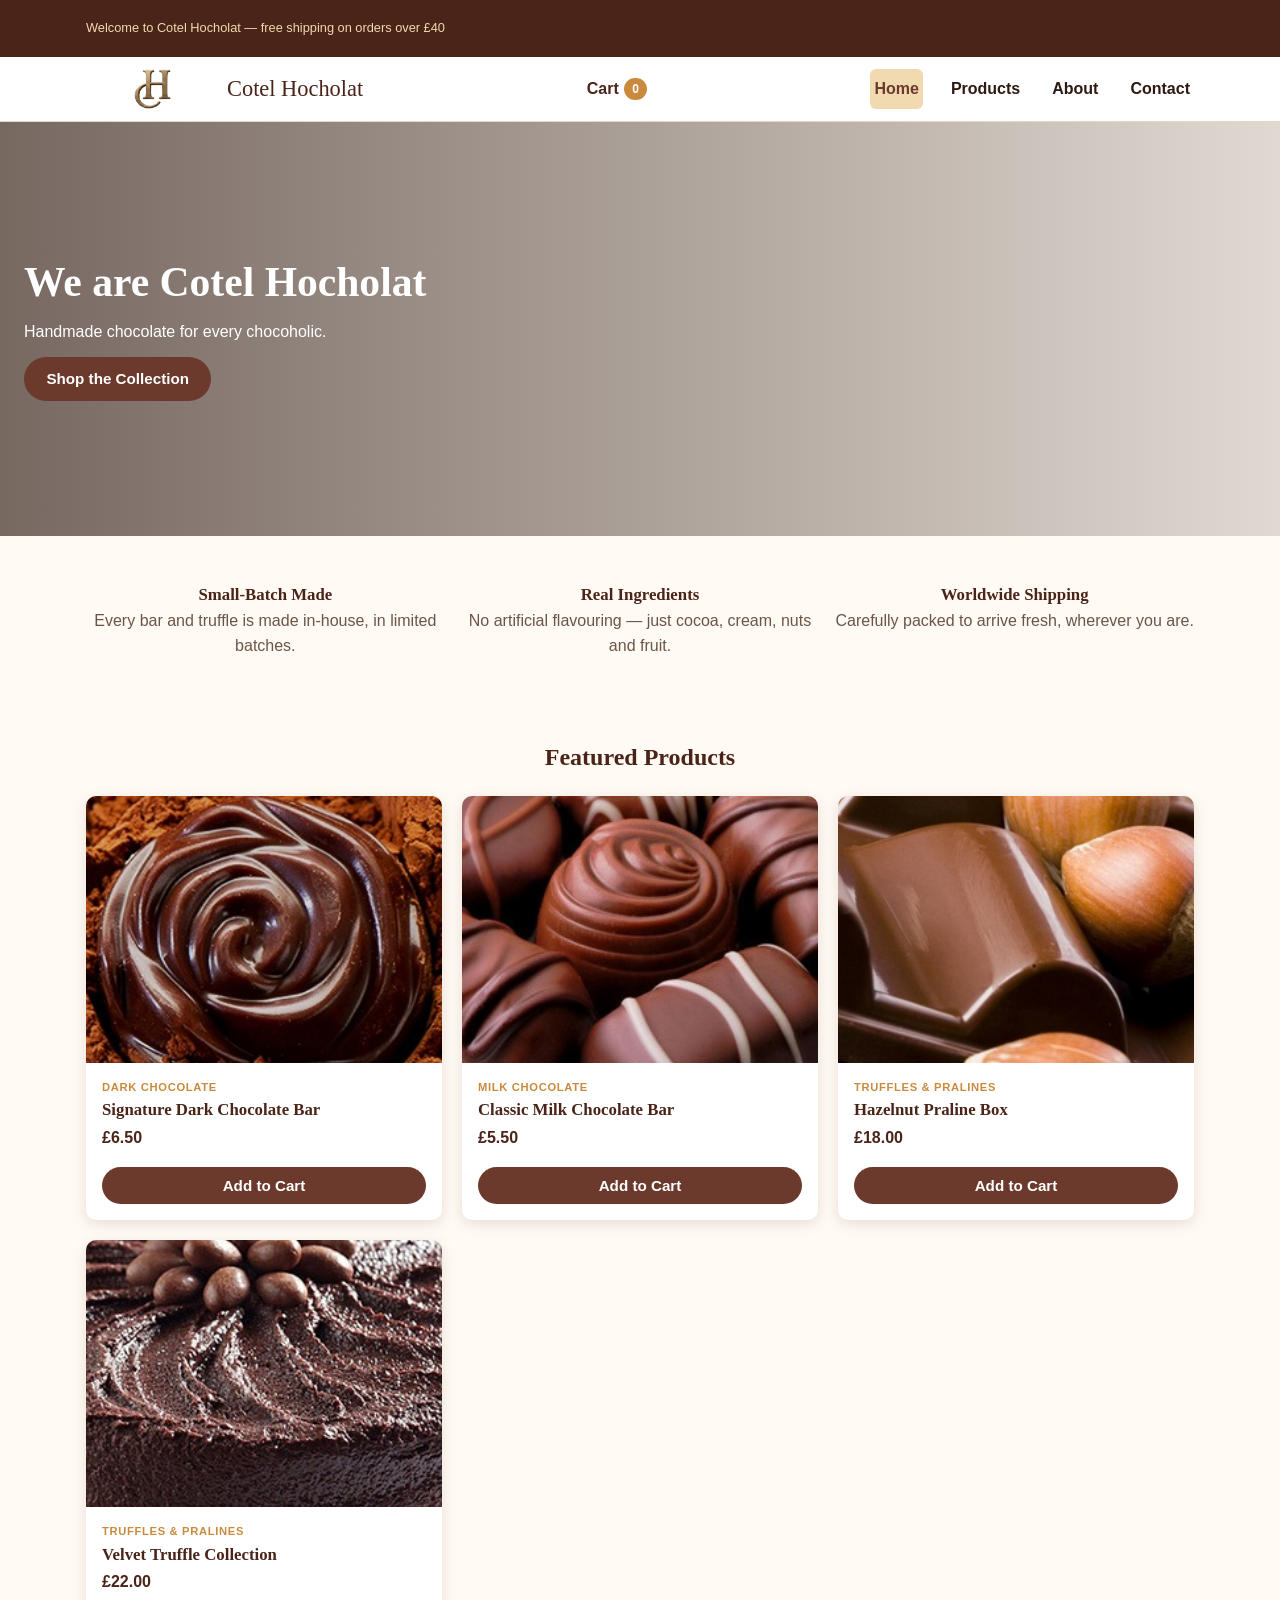
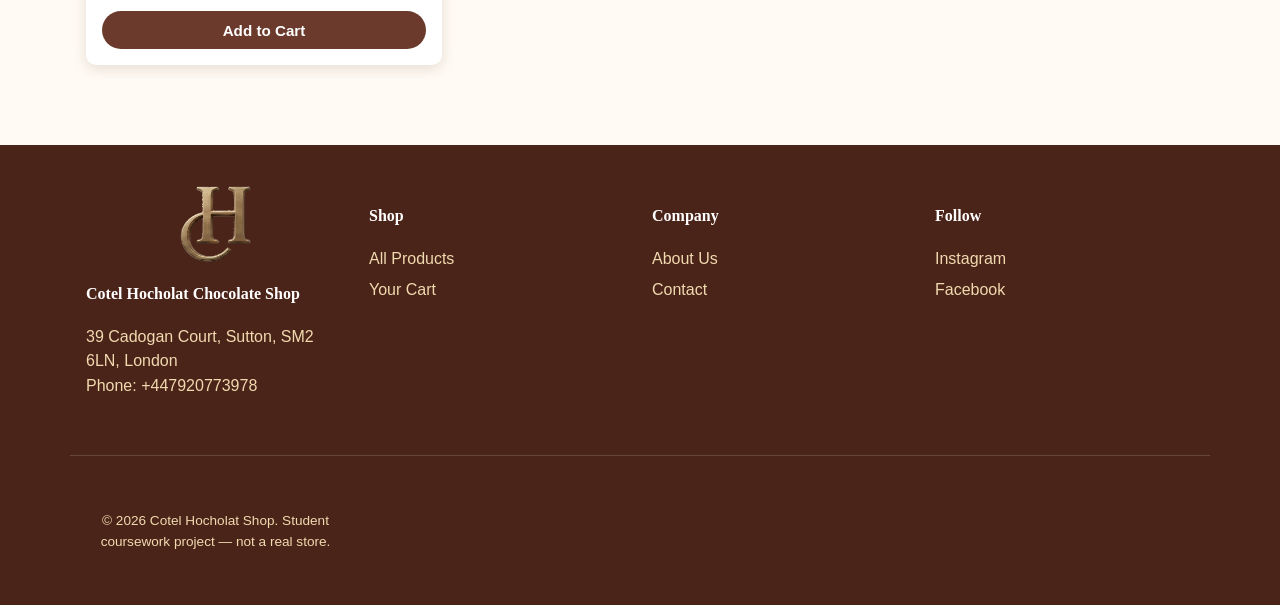
==== pages/index.html @ caf19f73 "Add files via upload" ====
<!DOCTYPE html>
<html lang="en">
<head>
<meta charset="UTF-8">
<meta name="viewport" content="width=device-width, initial-scale=1">
<title>Cotel Hocholat | Handmade Chocolate Shop</title>
<meta name="description" content="Cotel Hocholat is a small-batch chocolate shop — dark and milk chocolate bars, pralines, truffles, gift boxes and cakes made with real ingredients.">
<link rel="stylesheet" href="../css/style.css">
<link rel="stylesheet" href="../css/mobile.css" />
</head>
<body>
<a class="skip-link" href="#main-content">Skip to content</a>

<header class="site-header">
  <div class="top-strip">
    <div class="container">
      <p>Welcome to Cotel Hocholat — free shipping on orders over £40</p>
    </div>
  </div>
  <div class="container nav-bar">
    <a class="brand" href="index.html">
      <img src="../media/images/logo.png" alt="Cotel Hocholat logo">
      Cotel Hocholat
    </a>
    <button type="button" class="nav-toggle" aria-expanded="false" aria-controls="primary-nav">
      <span class="visually-hidden">Toggle navigation</span>
      <span></span><span></span><span></span>
    </button>
    <nav class="primary-nav" id="primary-nav" aria-label="Primary">
      <ul>
        <li><a href="index.html" aria-current="page">Home</a></li>
        <li><a href="products.html">Products</a></li>
        <li><a href="about.html">About</a></li>
        <li><a href="contact.html">Contact</a></li>
      </ul>
    </nav>
    <a class="nav-cart" href="cart.html">
      Cart <span class="cart-badge" id="cart-count">0</span>
    </a>
  </div>
</header>

<main id="main-content">
  <section class="hero" aria-label="Featured promotion">
    <img src="../media/images/slide-01.jpg" alt="" >
    <img src="../media/images/slide-02.jpg" alt="">
    <img src="../media/images/slide-03.jpg" alt="">
    <img src="../media/images/slide-04.jpg" alt="">
    <div class="hero__caption">
      <h1>We are Cotel Hocholat</h1>
      <p>Handmade chocolate for every chocoholic.</p>
      <a class="btn btn--primary" href="products.html">Shop the Collection</a>
    </div>
  </section>

  <div class="container">
    <div class="value-props">
      <div class="value-props__item">
        <h3>Small-Batch Made</h3>
        <p>Every bar and truffle is made in-house, in limited batches.</p>
      </div>
      <div class="value-props__item">
        <h3>Real Ingredients</h3>
        <p>No artificial flavouring — just cocoa, cream, nuts and fruit.</p>
      </div>
      <div class="value-props__item">
        <h3>Worldwide Shipping</h3>
        <p>Carefully packed to arrive fresh, wherever you are.</p>
      </div>
    </div>
  </div>

  <section class="section container">
    <h2 class="section__title">Featured Products</h2>
    <div class="product-grid" id="featured-products"></div>
  </section>
</main>

<footer class="site-footer">
  <div class="container">
    <div>
      <img src="../media/images/footer-logo.png" alt="Cotel Hocholat logo">
      <h4>Cotel Hocholat Chocolate Shop</h4>
      <p>39 Cadogan Court, Sutton, SM2 6LN, London<br>Phone: +447920773978</p>
    </div>
    <div>
      <h4>Shop</h4>
      <ul>
        <li><a href="products.html">All Products</a></li>
        <li><a href="cart.html">Your Cart</a></li>
      </ul>
    </div>
    <div>
      <h4>Company</h4>
      <ul>
        <li><a href="about.html">About Us</a></li>
        <li><a href="contact.html">Contact</a></li>
      </ul>
    </div>
    <div>
      <h4>Follow</h4>
      <ul>
        <li><a href="#">Instagram</a></li>
        <li><a href="#">Facebook</a></li>
      </ul>
    </div>
  </div>
  <div class="container site-footer__bottom">
    <p>&copy; 2026 Cotel Hocholat Shop. Student coursework project — not a real store.</p>
  </div>
</footer>

<script src="../js/products-data.js"></script>
<script src="../js/script.js"></script>
</body>
</html>
---- css/style.css ----
/* =========================================================
   Cotel Hocholat — original stylesheet, written from scratch.
   Mobile-first. No CSS framework (no Bootstrap/Foundation).
   ========================================================= */

:root {
  --color-bg: #fffaf3;
  --color-surface: #ffffff;
  --color-text: #2e1a12;
  --color-text-muted: #6b5548;
  --color-primary: #6b3a2c;
  --color-primary-dark: #4a2418;
  --color-accent: #c98a3e;
  --color-accent-light: #f1d9b0;
  --color-border: #e6d5c3;
  --color-error: #b3261e;
  --color-success: #2e7d32;
  --font-heading: Georgia, "Times New Roman", serif;
  --font-body: "Segoe UI", Tahoma, Verdana, sans-serif;
  --radius: 10px;
  --shadow-card: 0 4px 14px rgba(46, 26, 18, 0.12);
  --shadow-card-hover: 0 10px 24px rgba(46, 26, 18, 0.2);
}

/* ---------- reset-ish base ---------- */

*,
*::before,
*::after {
  box-sizing: border-box;
}

body {
  margin: 0;
  font-family: var(--font-body);
  color: var(--color-text);
  background: var(--color-bg);
  line-height: 1.55;
}

h1, h2, h3, h4 {
  font-family: var(--font-heading);
  color: var(--color-primary-dark);
  line-height: 1.2;
}

img {
  max-width: 100%;
  display: block;
}

/* The hidden attribute must always win, even over components that set their
   own `display` (e.g. .form uses display:grid, which would otherwise cancel
   the UA [hidden] rule since author styles override the UA stylesheet). */
[hidden] {
  display: none !important;
}

a {
  color: var(--color-primary);
}

.container {
  width: 100%;
  max-width: 1140px;
  margin: 0 auto;
  padding: 0 1rem;
}

.visually-hidden {
  position: absolute;
  width: 1px;
  height: 1px;
  overflow: hidden;
  clip: rect(0 0 0 0);
  white-space: nowrap;
}

/* ---------- focus visibility (accessibility) ---------- */

a:focus-visible,
button:focus-visible,
input:focus-visible,
textarea:focus-visible {
  outline: 3px solid var(--color-accent);
  outline-offset: 2px;
}

/* ---------- skip link ---------- */

.skip-link {
  position: absolute;
  left: 0;
  top: -3rem;
  background: var(--color-primary-dark);
  color: #fff;
  padding: 0.6rem 1rem;
  z-index: 1000;
  transition: top 0.15s ease;
}

.skip-link:focus {
  top: 0;
}

/* ---------- top strip ---------- */

.top-strip {
  background: var(--color-primary-dark);
  color: var(--color-accent-light);
  font-size: 0.8rem;
}

.top-strip .container {
  display: flex;
  justify-content: space-between;
  align-items: center;
  padding-block: 0.35rem;
}

/* ---------- header / nav ---------- */

.site-header {
  background: var(--color-surface);
  border-bottom: 1px solid var(--color-border);
  position: sticky;
  top: 0;
  z-index: 100;
}

.nav-bar {
  display: flex;
  flex-wrap: wrap;
  align-items: center;
  justify-content: space-between;
  padding-block: 0.75rem;
}

.brand {
  display: flex;
  align-items: center;
  gap: 0.5rem;
  text-decoration: none;
  font-family: var(--font-heading);
  font-size: 1.4rem;
  color: var(--color-primary-dark);
}

.brand img {
  height: 40px;
  width: auto;
}

.nav-toggle {
  display: inline-flex;
  flex-direction: column;
  justify-content: center;
  gap: 4px;
  width: 40px;
  height: 36px;
  background: transparent;
  border: 1px solid var(--color-border);
  border-radius: 6px;
  cursor: pointer;
}

.nav-toggle span {
  display: block;
  height: 2px;
  margin: 0 7px;
  background: var(--color-primary-dark);
}

.primary-nav {
  display: none;
  width: 100%;
  order: 3;
}

.primary-nav.is-open {
  display: block;
}

.primary-nav ul {
  list-style: none;
  margin: 0;
  padding: 0.5rem 0 1rem;
  display: flex;
  flex-direction: column;
  gap: 0.25rem;
}

.primary-nav a {
  display: block;
  padding: 0.5rem 0.25rem;
  text-decoration: none;
  color: var(--color-text);
  font-weight: 600;
  border-radius: 6px;
}

.primary-nav a:hover,
.primary-nav a[aria-current="page"] {
  color: var(--color-primary);
  background: var(--color-accent-light);
}

.nav-cart {
  display: flex;
  align-items: center;
  gap: 0.35rem;
  text-decoration: none;
  font-weight: 700;
  color: var(--color-primary-dark);
}

.cart-badge {
  background: var(--color-accent);
  color: #fff;
  border-radius: 999px;
  min-width: 1.4rem;
  height: 1.4rem;
  display: inline-flex;
  align-items: center;
  justify-content: center;
  font-size: 0.75rem;
  padding: 0 0.35rem;
}

/* ---------- buttons ---------- */

.btn {
  display: inline-block;
  border: none;
  border-radius: 999px;
  padding: 0.65rem 1.4rem;
  font-size: 0.95rem;
  font-weight: 700;
  cursor: pointer;
  text-decoration: none;
  transition: background-color 0.15s ease, transform 0.1s ease, box-shadow 0.15s ease;
}

.btn--primary {
  background: var(--color-primary);
  color: #fff;
}

.btn--primary:hover {
  background: var(--color-primary-dark);
  box-shadow: var(--shadow-card);
}

.btn--primary:active {
  transform: scale(0.97);
}

.btn--primary:disabled {
  opacity: 0.6;
  cursor: default;
}

/* ---------- hero ---------- */

.hero {
  position: relative;
  height: 46vh;
  min-height: 280px;
  overflow: hidden;
  color: #fff;
}

.hero img {
  position: absolute;
  inset: 0;
  width: 100%;
  height: 100%;
  object-fit: cover;
  opacity: 0;
  animation: hero-fade 20s infinite;
}

.hero img:nth-child(1) { animation-delay: 0s; }
.hero img:nth-child(2) { animation-delay: 5s; }
.hero img:nth-child(3) { animation-delay: 10s; }
.hero img:nth-child(4) { animation-delay: 15s; }

@keyframes hero-fade {
  0%   { opacity: 0; }
  5%   { opacity: 1; }
  22%  { opacity: 1; }
  27%  { opacity: 0; }
  100% { opacity: 0; }
}

.hero__caption {
  position: relative;
  z-index: 2;
  height: 100%;
  display: flex;
  flex-direction: column;
  align-items: flex-start;
  justify-content: center;
  gap: 0.75rem;
  background: linear-gradient(90deg, rgba(46,26,18,0.65), rgba(46,26,18,0.15));
  padding: 1.5rem;
}

.hero__caption h1,
.hero__caption p {
  color: #fff;
  margin: 0;
}

.hero__caption h1 {
  font-size: clamp(1.6rem, 5vw, 2.6rem);
}

@media (prefers-reduced-motion: reduce) {
  .hero img {
    animation: none;
    opacity: 0;
  }
  .hero img:first-child {
    opacity: 1;
  }
}

/* ---------- icon / value blocks ---------- */

.value-props {
  display: grid;
  gap: 1rem;
  padding-block: 2rem;
  text-align: center;
}

.value-props__item h3 {
  margin-bottom: 0.25rem;
  font-size: 1.05rem;
}

.value-props__item p {
  margin: 0;
  color: var(--color-text-muted);
}

/* ---------- section headings ---------- */

.section {
  padding-block: 2rem;
}

.section__title {
  text-align: center;
  margin-bottom: 1.5rem;
}

/* ---------- product grid & cards ---------- */

.product-grid {
  display: grid;
  grid-template-columns: 1fr;
  gap: 1.25rem;
}

.product-card {
  background: var(--color-surface);
  border-radius: var(--radius);
  box-shadow: var(--shadow-card);
  overflow: hidden;
  display: flex;
  flex-direction: column;
  transition: box-shadow 0.2s ease, transform 0.2s ease;
}

.product-card:hover {
  box-shadow: var(--shadow-card-hover);
  transform: translateY(-3px);
}

.product-card__link {
  text-decoration: none;
  color: inherit;
}

.product-card img {
  aspect-ratio: 4 / 3;
  object-fit: cover;
  width: 100%;
}

.product-card__body {
  padding: 1rem;
}

.product-card__category {
  text-transform: uppercase;
  font-size: 0.7rem;
  letter-spacing: 0.06em;
  color: var(--color-accent);
  font-weight: 700;
  margin: 0 0 0.25rem;
}

.product-card__name {
  font-size: 1.05rem;
  margin: 0 0 0.35rem;
}

.product-card__price {
  font-weight: 700;
  color: var(--color-primary-dark);
  margin: 0;
}

.product-card .btn {
  margin: 0 1rem 1rem;
}

/* ---------- category filter ---------- */

.category-filter {
  display: flex;
  flex-wrap: wrap;
  gap: 0.5rem;
  margin-bottom: 1.5rem;
}

.filter-btn {
  border: 1px solid var(--color-border);
  background: var(--color-surface);
  color: var(--color-text);
  border-radius: 999px;
  padding: 0.4rem 1rem;
  font-size: 0.85rem;
  cursor: pointer;
}

.filter-btn:hover {
  border-color: var(--color-primary);
}

.filter-btn.is-active {
  background: var(--color-primary);
  border-color: var(--color-primary);
  color: #fff;
}

/* ---------- product detail ---------- */

.product-detail {
  display: grid;
  gap: 1.5rem;
  padding-block: 2rem;
}

.product-detail__image img {
  border-radius: var(--radius);
  box-shadow: var(--shadow-card);
}

.product-detail__price {
  font-size: 1.4rem;
  font-weight: 700;
  color: var(--color-primary-dark);
}

.product-detail__description {
  color: var(--color-text-muted);
}

.qty-control {
  display: flex;
  align-items: center;
  gap: 0.5rem;
  margin-block: 1rem;
}

.qty-control label {
  margin-right: 0.25rem;
  font-weight: 600;
}

.qty-btn {
  width: 2.2rem;
  height: 2.2rem;
  border-radius: 50%;
  border: 1px solid var(--color-border);
  background: var(--color-surface);
  font-size: 1.1rem;
  cursor: pointer;
  line-height: 1;
}

.qty-btn:hover {
  background: var(--color-accent-light);
}

.qty {
  width: 3.5rem;
  text-align: center;
  padding: 0.4rem;
  border: 1px solid var(--color-border);
  border-radius: 6px;
  font-size: 1rem;
}

/* ---------- cart page ---------- */

.cart-table-wrapper {
  overflow-x: auto;
}

.cart-table {
  width: 100%;
  border-collapse: collapse;
  min-width: 560px;
}

.cart-table th,
.cart-table td {
  padding: 0.75rem 0.5rem;
  border-bottom: 1px solid var(--color-border);
  text-align: left;
  vertical-align: middle;
}

.cart-table__image img {
  width: 64px;
  height: 64px;
  object-fit: cover;
  border-radius: 6px;
}

.cart-table__name a {
  text-decoration: none;
  font-weight: 600;
}

.cart-remove-btn {
  width: 2rem;
  height: 2rem;
  border-radius: 50%;
  border: 1px solid var(--color-border);
  background: var(--color-surface);
  color: var(--color-error);
  font-size: 1.1rem;
  cursor: pointer;
  line-height: 1;
}

.cart-remove-btn:hover {
  background: var(--color-error);
  color: #fff;
  border-color: var(--color-error);
}

.cart-summary {
  margin-top: 1.5rem;
  padding: 1.25rem;
  background: var(--color-surface);
  border-radius: var(--radius);
  box-shadow: var(--shadow-card);
  max-width: 360px;
  margin-left: auto;
}

.cart-summary__row {
  display: flex;
  justify-content: space-between;
  padding-block: 0.35rem;
}

.cart-summary__row--total {
  font-weight: 700;
  font-size: 1.1rem;
  border-top: 1px solid var(--color-border);
  margin-top: 0.35rem;
  padding-top: 0.6rem;
}

.empty-state {
  text-align: center;
  color: var(--color-text-muted);
  padding: 2rem 0;
}

/* ---------- forms (contact page) ---------- */

.form {
  max-width: 560px;
  display: grid;
  gap: 1rem;
}

.form-field {
  display: grid;
  gap: 0.35rem;
}

.form-field label {
  font-weight: 600;
}

.form-field input,
.form-field textarea {
  padding: 0.65rem 0.75rem;
  border: 1px solid var(--color-border);
  border-radius: 6px;
  font: inherit;
}

.form-field input[aria-invalid="true"],
.form-field textarea[aria-invalid="true"] {
  border-color: var(--color-error);
}

.form-error {
  color: var(--color-error);
  font-size: 0.85rem;
  min-height: 1.1em;
}

.form-success {
  background: #eaf6ea;
  border: 1px solid var(--color-success);
  color: var(--color-success);
  padding: 1rem;
  border-radius: var(--radius);
}

/* ---------- about / contact content ---------- */

.prose {
  max-width: 720px;
}

.prose p {
  color: var(--color-text-muted);
}

.contact-details {
  list-style: none;
  padding: 0;
  margin: 1.5rem 0 0;
  display: grid;
  gap: 0.5rem;
}

/* ---------- footer ---------- */

.site-footer {
  background: var(--color-primary-dark);
  color: var(--color-accent-light);
  margin-top: 3rem;
}

.site-footer .container {
  display: grid;
  gap: 1.5rem;
  padding-block: 2.5rem;
}

.site-footer h4 {
  color: #fff;
  font-size: 1rem;
}

.site-footer ul {
  list-style: none;
  padding: 0;
  margin: 0;
  display: grid;
  gap: 0.4rem;
}

.site-footer a {
  color: var(--color-accent-light);
  text-decoration: none;
}

.site-footer a:hover {
  text-decoration: underline;
}

.site-footer__bottom {
  border-top: 1px solid rgba(255,255,255,0.15);
  font-size: 0.85rem;
  text-align: center;
  padding-top: 1.25rem;
}

/* =========================================================
   Responsive breakpoints — mobile-first, min-width up
   ========================================================= */

@media (min-width: 640px) {
  .product-grid {
    grid-template-columns: repeat(2, 1fr);
  }

  .value-props {
    grid-template-columns: repeat(3, 1fr);
  }

  .product-detail {
    grid-template-columns: 1fr 1fr;
    align-items: start;
  }

  .site-footer .container {
    grid-template-columns: repeat(2, 1fr);
  }
}

@media (min-width: 900px) {
  .nav-toggle {
    display: none;
  }

  .primary-nav {
    display: block;
    order: 2;
    width: auto;
  }

  .primary-nav ul {
    flex-direction: row;
    padding: 0;
    gap: 1.5rem;
  }

  .nav-bar {
    flex-wrap: nowrap;
  }
}

@media (min-width: 1024px) {
  .product-grid {
    grid-template-columns: repeat(3, 1fr);
  }

  .site-footer .container {
    grid-template-columns: repeat(4, 1fr);
  }
}
---- css/mobile.css ----
body{
    font-family:helvetica, arial, sans-serif;
    font-size:1em;
    margin:0;
    padding:0;
}
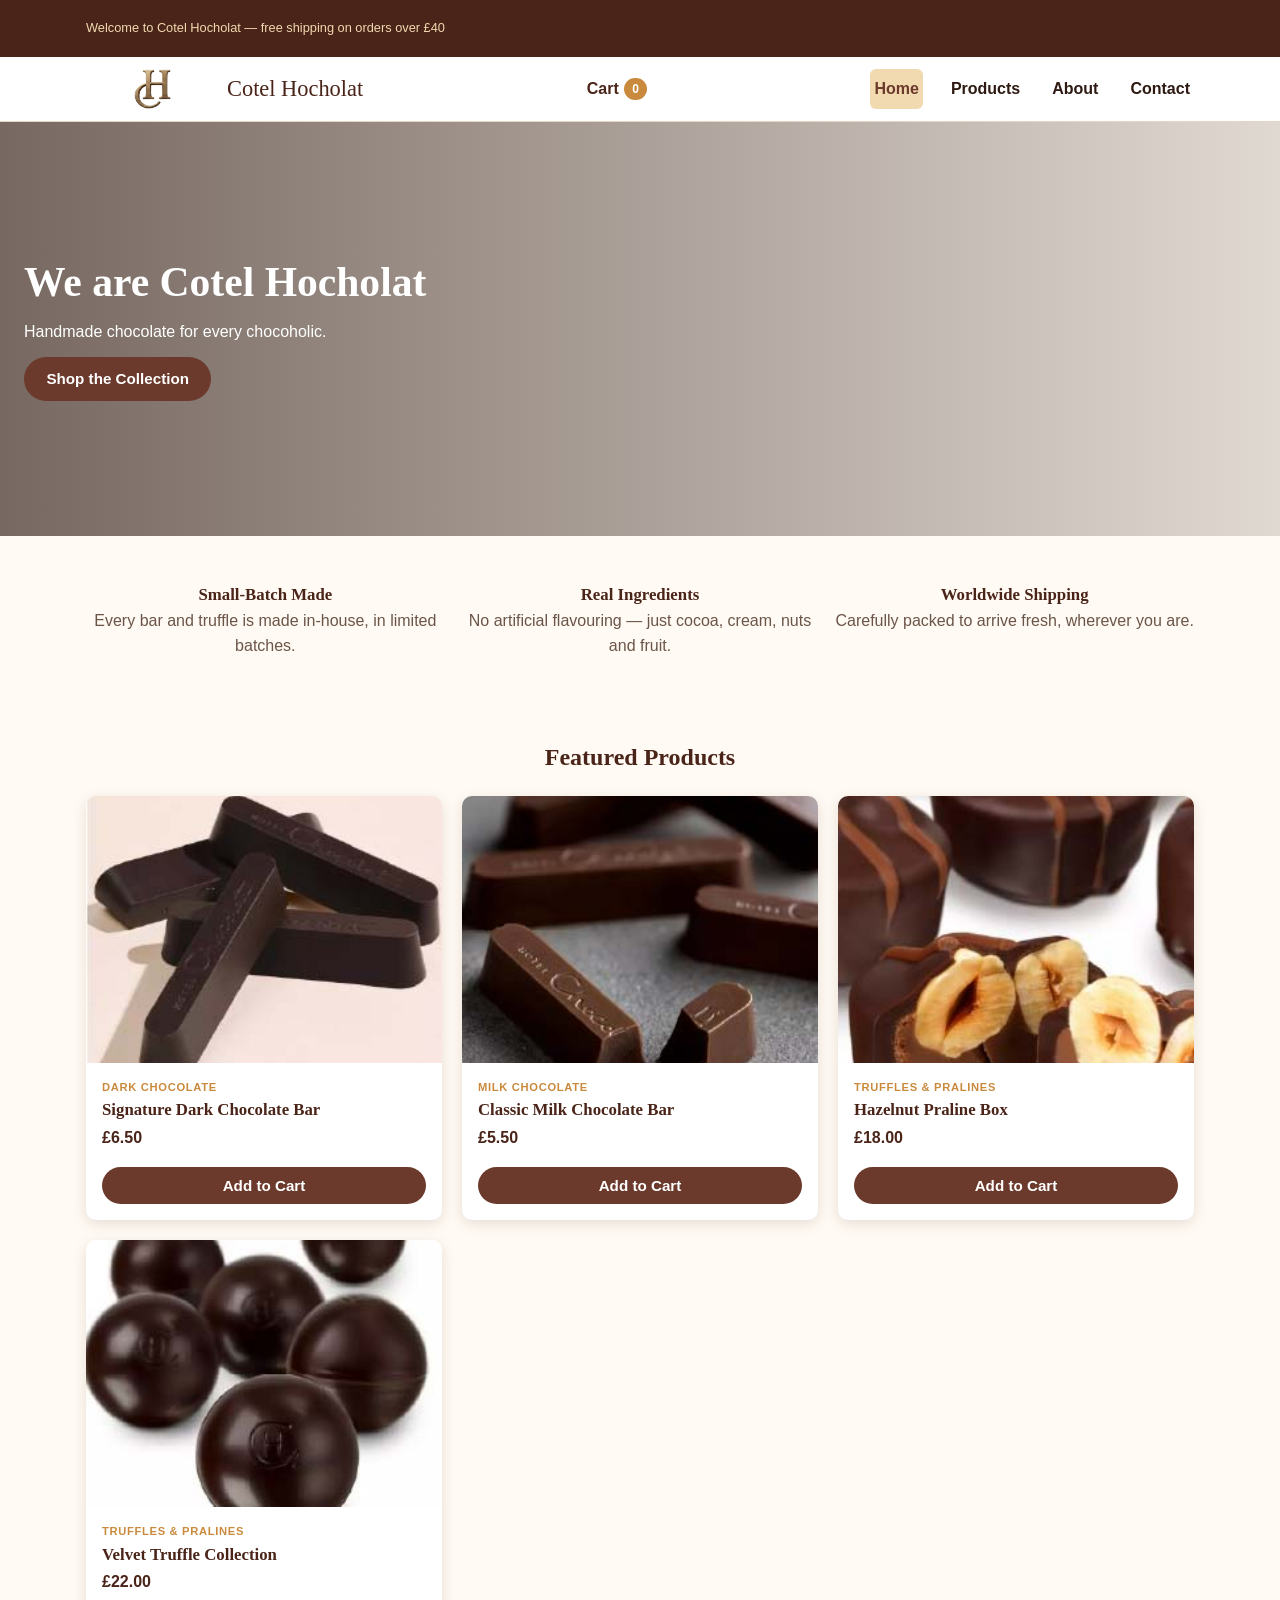
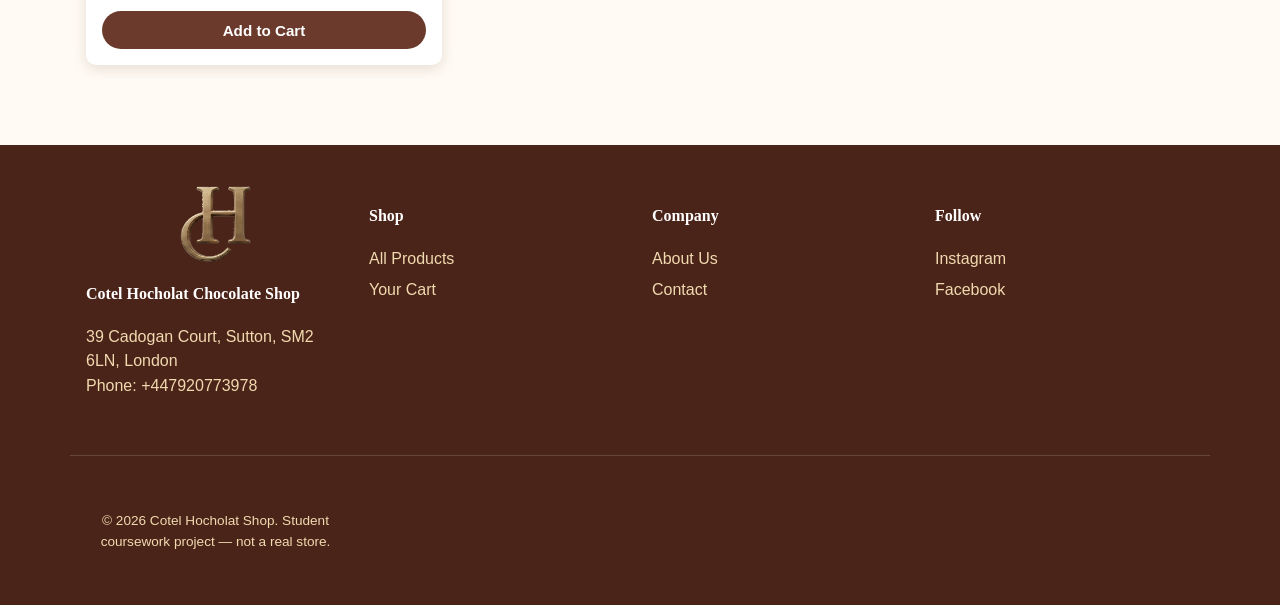
==== commit 6121a4b5: "Initial commit: Cotel Hocholat e-commerce site" ====
--- a/pages/index.html
+++ b/pages/index.html
@@ -5,8 +5,8 @@
 <meta name="viewport" content="width=device-width, initial-scale=1">
 <title>Cotel Hocholat | Handmade Chocolate Shop</title>
 <meta name="description" content="Cotel Hocholat is a small-batch chocolate shop — dark and milk chocolate bars, pralines, truffles, gift boxes and cakes made with real ingredients.">
-<link rel="stylesheet" href="../css/style.css">
-<link rel="stylesheet" href="../css/mobile.css" />
+<link rel="stylesheet" href="../styles/style.css">
+<link rel="stylesheet" href="../styles/mobile.css" />
 </head>
 <body>
 <a class="skip-link" href="#main-content">Skip to content</a>
@@ -19,7 +19,7 @@
   </div>
   <div class="container nav-bar">
     <a class="brand" href="index.html">
-      <img src="../media/images/logo.png" alt="Cotel Hocholat logo">
+      <img src="../images/logo.png" alt="Cotel Hocholat logo">
       Cotel Hocholat
     </a>
     <button type="button" class="nav-toggle" aria-expanded="false" aria-controls="primary-nav">
@@ -42,10 +42,10 @@
 
 <main id="main-content">
   <section class="hero" aria-label="Featured promotion">
-    <img src="../media/images/slide-01.jpg" alt="" >
-    <img src="../media/images/slide-02.jpg" alt="">
-    <img src="../media/images/slide-03.jpg" alt="">
-    <img src="../media/images/slide-04.jpg" alt="">
+    <img src="../images/slide-01.jpg" alt="" >
+    <img src="../images/slide-02.jpg" alt="">
+    <img src="../images/slide-03.jpg" alt="">
+    <img src="../images/slide-04.jpg" alt="">
     <div class="hero__caption">
       <h1>We are Cotel Hocholat</h1>
       <p>Handmade chocolate for every chocoholic.</p>
@@ -79,7 +79,7 @@
 <footer class="site-footer">
   <div class="container">
     <div>
-      <img src="../media/images/footer-logo.png" alt="Cotel Hocholat logo">
+      <img src="../images/footer-logo.png" alt="Cotel Hocholat logo">
       <h4>Cotel Hocholat Chocolate Shop</h4>
       <p>39 Cadogan Court, Sutton, SM2 6LN, London<br>Phone: +447920773978</p>
     </div>
--- a/styles/style.css
+++ b/styles/style.css
@@ -0,0 +1,747 @@
+/* =========================================================
+   Cotel Hocholat — original stylesheet, written from scratch.
+   Mobile-first. No CSS framework (no Bootstrap/Foundation).
+   ========================================================= */
+
+:root {
+  --color-bg: #fffaf3;
+  --color-surface: #ffffff;
+  --color-text: #2e1a12;
+  --color-text-muted: #6b5548;
+  --color-primary: #6b3a2c;
+  --color-primary-dark: #4a2418;
+  --color-accent: #c98a3e;
+  --color-accent-light: #f1d9b0;
+  --color-border: #e6d5c3;
+  --color-error: #b3261e;
+  --color-success: #2e7d32;
+  --font-heading: Georgia, "Times New Roman", serif;
+  --font-body: "Segoe UI", Tahoma, Verdana, sans-serif;
+  --radius: 10px;
+  --shadow-card: 0 4px 14px rgba(46, 26, 18, 0.12);
+  --shadow-card-hover: 0 10px 24px rgba(46, 26, 18, 0.2);
+}
+
+/* ---------- reset-ish base ---------- */
+
+*,
+*::before,
+*::after {
+  box-sizing: border-box;
+}
+
+body {
+  margin: 0;
+  font-family: var(--font-body);
+  color: var(--color-text);
+  background: var(--color-bg);
+  line-height: 1.55;
+}
+
+h1, h2, h3, h4 {
+  font-family: var(--font-heading);
+  color: var(--color-primary-dark);
+  line-height: 1.2;
+}
+
+img {
+  max-width: 100%;
+  display: block;
+}
+
+/* The hidden attribute must always win, even over components that set their
+   own `display` (e.g. .form uses display:grid, which would otherwise cancel
+   the UA [hidden] rule since author styles override the UA stylesheet). */
+[hidden] {
+  display: none !important;
+}
+
+a {
+  color: var(--color-primary);
+}
+
+.container {
+  width: 100%;
+  max-width: 1140px;
+  margin: 0 auto;
+  padding: 0 1rem;
+}
+
+.visually-hidden {
+  position: absolute;
+  width: 1px;
+  height: 1px;
+  overflow: hidden;
+  clip: rect(0 0 0 0);
+  white-space: nowrap;
+}
+
+/* ---------- focus visibility (accessibility) ---------- */
+
+a:focus-visible,
+button:focus-visible,
+input:focus-visible,
+textarea:focus-visible {
+  outline: 3px solid var(--color-accent);
+  outline-offset: 2px;
+}
+
+/* ---------- skip link ---------- */
+
+.skip-link {
+  position: absolute;
+  left: 0;
+  top: -3rem;
+  background: var(--color-primary-dark);
+  color: #fff;
+  padding: 0.6rem 1rem;
+  z-index: 1000;
+  transition: top 0.15s ease;
+}
+
+.skip-link:focus {
+  top: 0;
+}
+
+/* ---------- top strip ---------- */
+
+.top-strip {
+  background: var(--color-primary-dark);
+  color: var(--color-accent-light);
+  font-size: 0.8rem;
+}
+
+.top-strip .container {
+  display: flex;
+  justify-content: space-between;
+  align-items: center;
+  padding-block: 0.35rem;
+}
+
+/* ---------- header / nav ---------- */
+
+.site-header {
+  background: var(--color-surface);
+  border-bottom: 1px solid var(--color-border);
+  position: sticky;
+  top: 0;
+  z-index: 100;
+}
+
+.nav-bar {
+  display: flex;
+  flex-wrap: wrap;
+  align-items: center;
+  justify-content: space-between;
+  padding-block: 0.75rem;
+}
+
+.brand {
+  display: flex;
+  align-items: center;
+  gap: 0.5rem;
+  text-decoration: none;
+  font-family: var(--font-heading);
+  font-size: 1.4rem;
+  color: var(--color-primary-dark);
+}
+
+.brand img {
+  height: 40px;
+  width: auto;
+}
+
+.nav-toggle {
+  display: inline-flex;
+  flex-direction: column;
+  justify-content: center;
+  gap: 4px;
+  width: 40px;
+  height: 36px;
+  background: transparent;
+  border: 1px solid var(--color-border);
+  border-radius: 6px;
+  cursor: pointer;
+}
+
+.nav-toggle span {
+  display: block;
+  height: 2px;
+  margin: 0 7px;
+  background: var(--color-primary-dark);
+}
+
+.primary-nav {
+  display: none;
+  width: 100%;
+  order: 3;
+}
+
+.primary-nav.is-open {
+  display: block;
+}
+
+.primary-nav ul {
+  list-style: none;
+  margin: 0;
+  padding: 0.5rem 0 1rem;
+  display: flex;
+  flex-direction: column;
+  gap: 0.25rem;
+}
+
+.primary-nav a {
+  display: block;
+  padding: 0.5rem 0.25rem;
+  text-decoration: none;
+  color: var(--color-text);
+  font-weight: 600;
+  border-radius: 6px;
+}
+
+.primary-nav a:hover,
+.primary-nav a[aria-current="page"] {
+  color: var(--color-primary);
+  background: var(--color-accent-light);
+}
+
+.nav-cart {
+  display: flex;
+  align-items: center;
+  gap: 0.35rem;
+  text-decoration: none;
+  font-weight: 700;
+  color: var(--color-primary-dark);
+}
+
+.cart-badge {
+  background: var(--color-accent);
+  color: #fff;
+  border-radius: 999px;
+  min-width: 1.4rem;
+  height: 1.4rem;
+  display: inline-flex;
+  align-items: center;
+  justify-content: center;
+  font-size: 0.75rem;
+  padding: 0 0.35rem;
+}
+
+/* ---------- buttons ---------- */
+
+.btn {
+  display: inline-block;
+  border: none;
+  border-radius: 999px;
+  padding: 0.65rem 1.4rem;
+  font-size: 0.95rem;
+  font-weight: 700;
+  cursor: pointer;
+  text-decoration: none;
+  transition: background-color 0.15s ease, transform 0.1s ease, box-shadow 0.15s ease;
+}
+
+.btn--primary {
+  background: var(--color-primary);
+  color: #fff;
+}
+
+.btn--primary:hover {
+  background: var(--color-primary-dark);
+  box-shadow: var(--shadow-card);
+}
+
+.btn--primary:active {
+  transform: scale(0.97);
+}
+
+.btn--primary:disabled {
+  opacity: 0.6;
+  cursor: default;
+}
+
+/* ---------- hero ---------- */
+
+.hero {
+  position: relative;
+  height: 46vh;
+  min-height: 280px;
+  overflow: hidden;
+  color: #fff;
+}
+
+.hero img {
+  position: absolute;
+  inset: 0;
+  width: 100%;
+  height: 100%;
+  object-fit: cover;
+  opacity: 0;
+  animation: hero-fade 20s infinite;
+}
+
+.hero img:nth-child(1) { animation-delay: 0s; }
+.hero img:nth-child(2) { animation-delay: 5s; }
+.hero img:nth-child(3) { animation-delay: 10s; }
+.hero img:nth-child(4) { animation-delay: 15s; }
+
+@keyframes hero-fade {
+  0%   { opacity: 0; }
+  5%   { opacity: 1; }
+  22%  { opacity: 1; }
+  27%  { opacity: 0; }
+  100% { opacity: 0; }
+}
+
+.hero__caption {
+  position: relative;
+  z-index: 2;
+  height: 100%;
+  display: flex;
+  flex-direction: column;
+  align-items: flex-start;
+  justify-content: center;
+  gap: 0.75rem;
+  background: linear-gradient(90deg, rgba(46,26,18,0.65), rgba(46,26,18,0.15));
+  padding: 1.5rem;
+}
+
+.hero__caption h1,
+.hero__caption p {
+  color: #fff;
+  margin: 0;
+}
+
+.hero__caption h1 {
+  font-size: clamp(1.6rem, 5vw, 2.6rem);
+}
+
+@media (prefers-reduced-motion: reduce) {
+  .hero img {
+    animation: none;
+    opacity: 0;
+  }
+  .hero img:first-child {
+    opacity: 1;
+  }
+}
+
+/* ---------- icon / value blocks ---------- */
+
+.value-props {
+  display: grid;
+  gap: 1rem;
+  padding-block: 2rem;
+  text-align: center;
+}
+
+.value-props__item h3 {
+  margin-bottom: 0.25rem;
+  font-size: 1.05rem;
+}
+
+.value-props__item p {
+  margin: 0;
+  color: var(--color-text-muted);
+}
+
+/* ---------- section headings ---------- */
+
+.section {
+  padding-block: 2rem;
+}
+
+.section__title {
+  text-align: center;
+  margin-bottom: 1.5rem;
+}
+
+/* ---------- product grid & cards ---------- */
+
+.product-grid {
+  display: grid;
+  grid-template-columns: 1fr;
+  gap: 1.25rem;
+}
+
+.product-card {
+  background: var(--color-surface);
+  border-radius: var(--radius);
+  box-shadow: var(--shadow-card);
+  overflow: hidden;
+  display: flex;
+  flex-direction: column;
+  transition: box-shadow 0.2s ease, transform 0.2s ease;
+}
+
+.product-card:hover {
+  box-shadow: var(--shadow-card-hover);
+  transform: translateY(-3px);
+}
+
+.product-card__link {
+  text-decoration: none;
+  color: inherit;
+}
+
+.product-card img {
+  aspect-ratio: 4 / 3;
+  object-fit: cover;
+  width: 100%;
+}
+
+.product-card__body {
+  padding: 1rem;
+}
+
+.product-card__category {
+  text-transform: uppercase;
+  font-size: 0.7rem;
+  letter-spacing: 0.06em;
+  color: var(--color-accent);
+  font-weight: 700;
+  margin: 0 0 0.25rem;
+}
+
+.product-card__name {
+  font-size: 1.05rem;
+  margin: 0 0 0.35rem;
+}
+
+.product-card__price {
+  font-weight: 700;
+  color: var(--color-primary-dark);
+  margin: 0;
+}
+
+.product-card .btn {
+  margin: 0 1rem 1rem;
+}
+
+/* ---------- category filter ---------- */
+
+.category-filter {
+  display: flex;
+  flex-wrap: wrap;
+  gap: 0.5rem;
+  margin-bottom: 1.5rem;
+}
+
+.filter-btn {
+  border: 1px solid var(--color-border);
+  background: var(--color-surface);
+  color: var(--color-text);
+  border-radius: 999px;
+  padding: 0.4rem 1rem;
+  font-size: 0.85rem;
+  cursor: pointer;
+}
+
+.filter-btn:hover {
+  border-color: var(--color-primary);
+}
+
+.filter-btn.is-active {
+  background: var(--color-primary);
+  border-color: var(--color-primary);
+  color: #fff;
+}
+
+/* ---------- product detail ---------- */
+
+.product-detail {
+  display: grid;
+  gap: 1.5rem;
+  padding-block: 2rem;
+}
+
+.product-detail__image img {
+  border-radius: var(--radius);
+  box-shadow: var(--shadow-card);
+}
+
+.product-detail__price {
+  font-size: 1.4rem;
+  font-weight: 700;
+  color: var(--color-primary-dark);
+}
+
+.product-detail__description {
+  color: var(--color-text-muted);
+}
+
+.qty-control {
+  display: flex;
+  align-items: center;
+  gap: 0.5rem;
+  margin-block: 1rem;
+}
+
+.qty-control label {
+  margin-right: 0.25rem;
+  font-weight: 600;
+}
+
+.qty-btn {
+  width: 2.2rem;
+  height: 2.2rem;
+  border-radius: 50%;
+  border: 1px solid var(--color-border);
+  background: var(--color-surface);
+  font-size: 1.1rem;
+  cursor: pointer;
+  line-height: 1;
+}
+
+.qty-btn:hover {
+  background: var(--color-accent-light);
+}
+
+.qty {
+  width: 3.5rem;
+  text-align: center;
+  padding: 0.4rem;
+  border: 1px solid var(--color-border);
+  border-radius: 6px;
+  font-size: 1rem;
+}
+
+/* ---------- cart page ---------- */
+
+.cart-table-wrapper {
+  overflow-x: auto;
+}
+
+.cart-table {
+  width: 100%;
+  border-collapse: collapse;
+  min-width: 560px;
+}
+
+.cart-table th,
+.cart-table td {
+  padding: 0.75rem 0.5rem;
+  border-bottom: 1px solid var(--color-border);
+  text-align: left;
+  vertical-align: middle;
+}
+
+.cart-table__image img {
+  width: 64px;
+  height: 64px;
+  object-fit: cover;
+  border-radius: 6px;
+}
+
+.cart-table__name a {
+  text-decoration: none;
+  font-weight: 600;
+}
+
+.cart-remove-btn {
+  width: 2rem;
+  height: 2rem;
+  border-radius: 50%;
+  border: 1px solid var(--color-border);
+  background: var(--color-surface);
+  color: var(--color-error);
+  font-size: 1.1rem;
+  cursor: pointer;
+  line-height: 1;
+}
+
+.cart-remove-btn:hover {
+  background: var(--color-error);
+  color: #fff;
+  border-color: var(--color-error);
+}
+
+.cart-summary {
+  margin-top: 1.5rem;
+  padding: 1.25rem;
+  background: var(--color-surface);
+  border-radius: var(--radius);
+  box-shadow: var(--shadow-card);
+  max-width: 360px;
+  margin-left: auto;
+}
+
+.cart-summary__row {
+  display: flex;
+  justify-content: space-between;
+  padding-block: 0.35rem;
+}
+
+.cart-summary__row--total {
+  font-weight: 700;
+  font-size: 1.1rem;
+  border-top: 1px solid var(--color-border);
+  margin-top: 0.35rem;
+  padding-top: 0.6rem;
+}
+
+.empty-state {
+  text-align: center;
+  color: var(--color-text-muted);
+  padding: 2rem 0;
+}
+
+/* ---------- forms (contact page) ---------- */
+
+.form {
+  max-width: 560px;
+  display: grid;
+  gap: 1rem;
+}
+
+.form-field {
+  display: grid;
+  gap: 0.35rem;
+}
+
+.form-field label {
+  font-weight: 600;
+}
+
+.form-field input,
+.form-field textarea {
+  padding: 0.65rem 0.75rem;
+  border: 1px solid var(--color-border);
+  border-radius: 6px;
+  font: inherit;
+}
+
+.form-field input[aria-invalid="true"],
+.form-field textarea[aria-invalid="true"] {
+  border-color: var(--color-error);
+}
+
+.form-error {
+  color: var(--color-error);
+  font-size: 0.85rem;
+  min-height: 1.1em;
+}
+
+.form-success {
+  background: #eaf6ea;
+  border: 1px solid var(--color-success);
+  color: var(--color-success);
+  padding: 1rem;
+  border-radius: var(--radius);
+}
+
+/* ---------- about / contact content ---------- */
+
+.prose {
+  max-width: 720px;
+}
+
+.prose p {
+  color: var(--color-text-muted);
+}
+
+.contact-details {
+  list-style: none;
+  padding: 0;
+  margin: 1.5rem 0 0;
+  display: grid;
+  gap: 0.5rem;
+}
+
+/* ---------- footer ---------- */
+
+.site-footer {
+  background: var(--color-primary-dark);
+  color: var(--color-accent-light);
+  margin-top: 3rem;
+}
+
+.site-footer .container {
+  display: grid;
+  gap: 1.5rem;
+  padding-block: 2.5rem;
+}
+
+.site-footer h4 {
+  color: #fff;
+  font-size: 1rem;
+}
+
+.site-footer ul {
+  list-style: none;
+  padding: 0;
+  margin: 0;
+  display: grid;
+  gap: 0.4rem;
+}
+
+.site-footer a {
+  color: var(--color-accent-light);
+  text-decoration: none;
+}
+
+.site-footer a:hover {
+  text-decoration: underline;
+}
+
+.site-footer__bottom {
+  border-top: 1px solid rgba(255,255,255,0.15);
+  font-size: 0.85rem;
+  text-align: center;
+  padding-top: 1.25rem;
+}
+
+/* =========================================================
+   Responsive breakpoints — mobile-first, min-width up
+   ========================================================= */
+
+@media (min-width: 640px) {
+  .product-grid {
+    grid-template-columns: repeat(2, 1fr);
+  }
+
+  .value-props {
+    grid-template-columns: repeat(3, 1fr);
+  }
+
+  .product-detail {
+    grid-template-columns: 1fr 1fr;
+    align-items: start;
+  }
+
+  .site-footer .container {
+    grid-template-columns: repeat(2, 1fr);
+  }
+}
+
+@media (min-width: 900px) {
+  .nav-toggle {
+    display: none;
+  }
+
+  .primary-nav {
+    display: block;
+    order: 2;
+    width: auto;
+  }
+
+  .primary-nav ul {
+    flex-direction: row;
+    padding: 0;
+    gap: 1.5rem;
+  }
+
+  .nav-bar {
+    flex-wrap: nowrap;
+  }
+}
+
+@media (min-width: 1024px) {
+  .product-grid {
+    grid-template-columns: repeat(3, 1fr);
+  }
+
+  .site-footer .container {
+    grid-template-columns: repeat(4, 1fr);
+  }
+}
--- a/styles/mobile.css
+++ b/styles/mobile.css
@@ -0,0 +1,7 @@
+body{
+    font-family:helvetica, arial, sans-serif;
+    font-size:1em;
+    margin:0;
+    padding:0;
+}
+
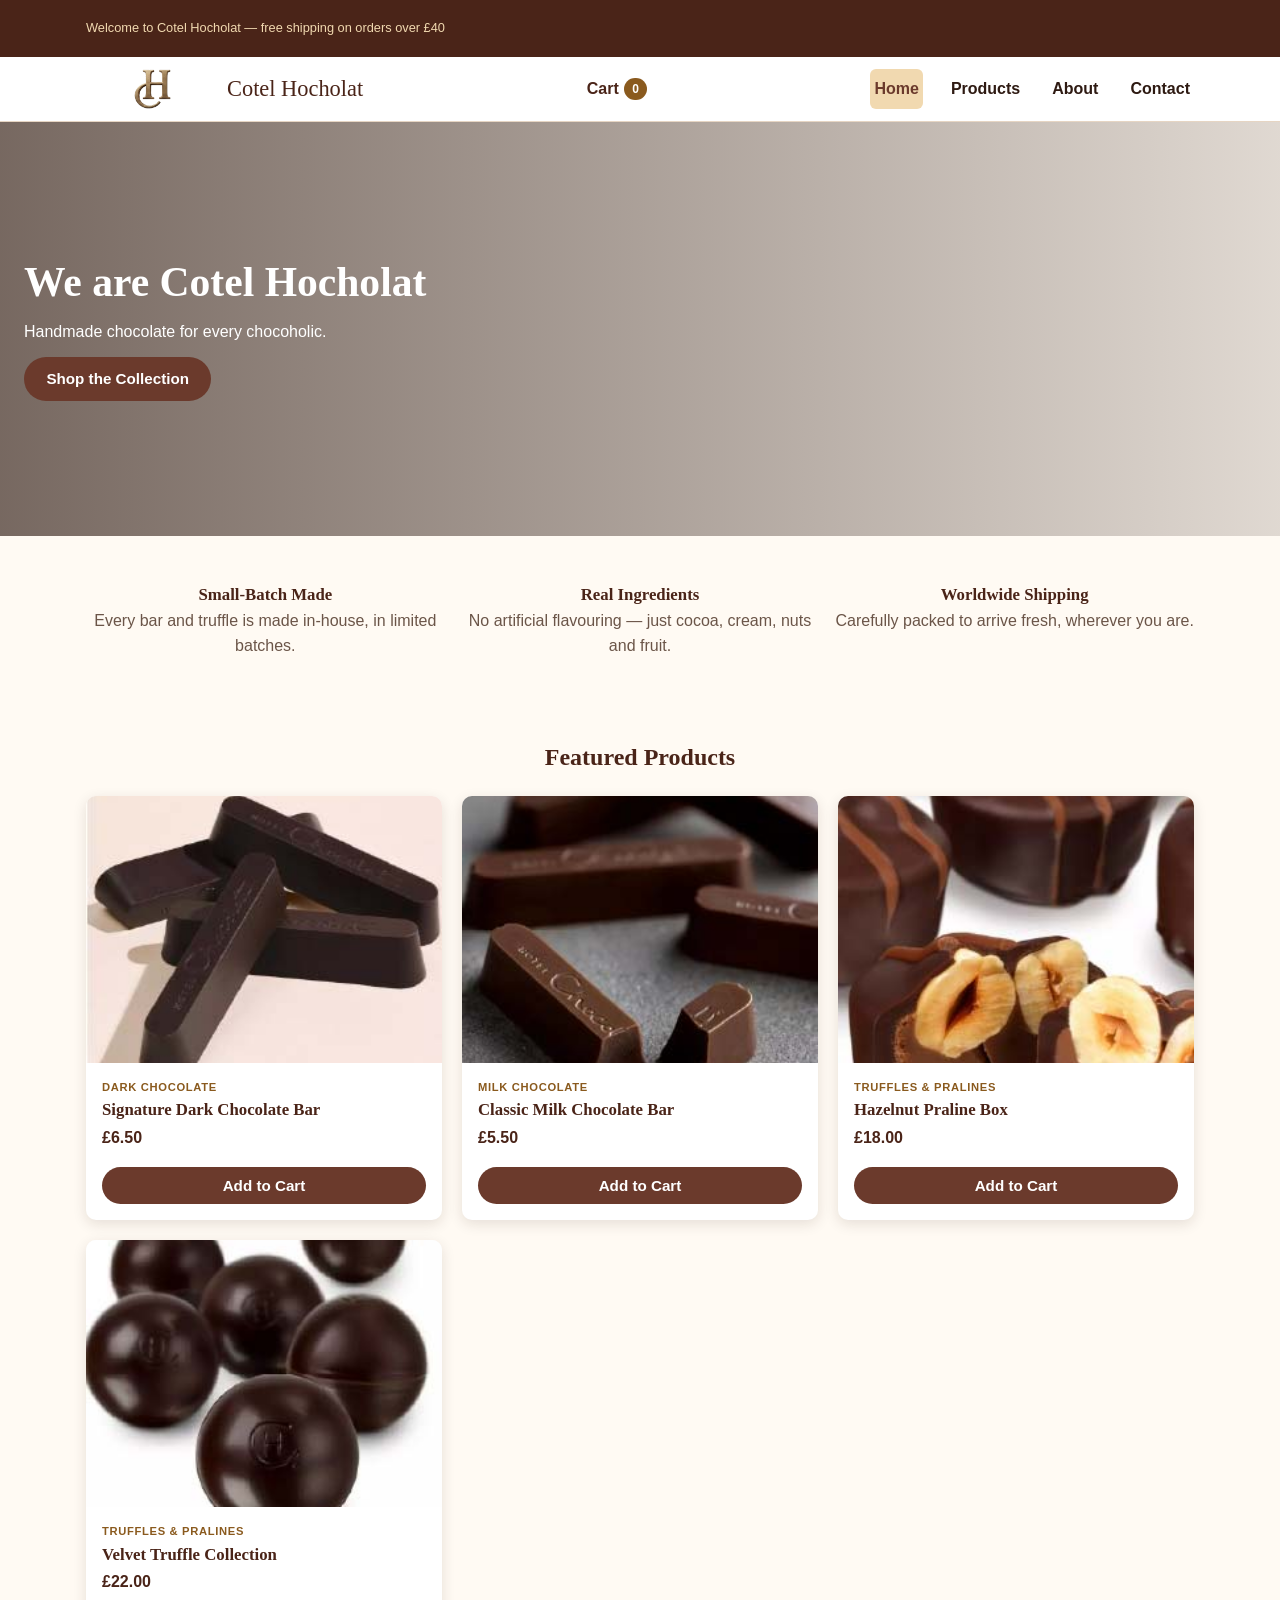
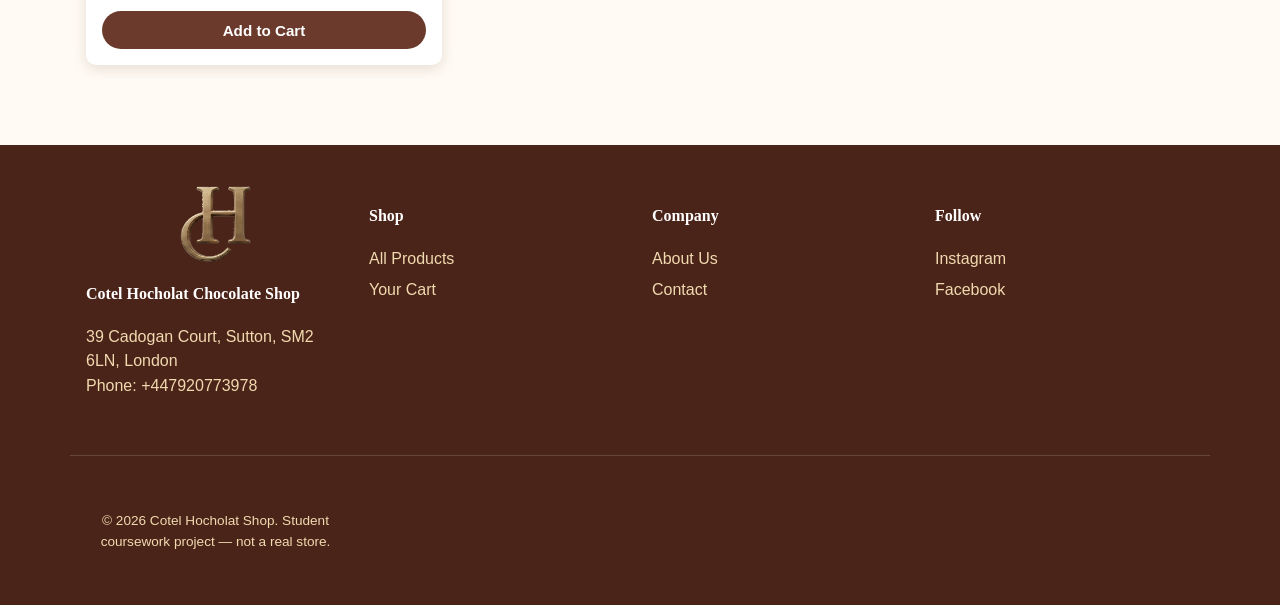
==== commit d27f8f63: "Fix accessibility: heading order on home page and low-contrast text colours" ====
--- a/pages/index.html
+++ b/pages/index.html
@@ -55,6 +55,7 @@
 
   <div class="container">
     <div class="value-props">
+      <h2 class="visually-hidden">Why Shop With Us</h2>
       <div class="value-props__item">
         <h3>Small-Batch Made</h3>
         <p>Every bar and truffle is made in-house, in limited batches.</p>
--- a/styles/style.css
+++ b/styles/style.css
@@ -11,6 +11,7 @@
   --color-primary: #6b3a2c;
   --color-primary-dark: #4a2418;
   --color-accent: #c98a3e;
+  --color-accent-text: #8a5a1e; /* darker gold — WCAG AA-safe (5.9:1 on white), for text/small-badge use */
   --color-accent-light: #f1d9b0;
   --color-border: #e6d5c3;
   --color-error: #b3261e;
@@ -215,7 +216,7 @@
 }
 
 .cart-badge {
-  background: var(--color-accent);
+  background: var(--color-accent-text);
   color: #fff;
   border-radius: 999px;
   min-width: 1.4rem;
@@ -398,7 +399,7 @@
   text-transform: uppercase;
   font-size: 0.7rem;
   letter-spacing: 0.06em;
-  color: var(--color-accent);
+  color: var(--color-accent-text);
   font-weight: 700;
   margin: 0 0 0.25rem;
 }
